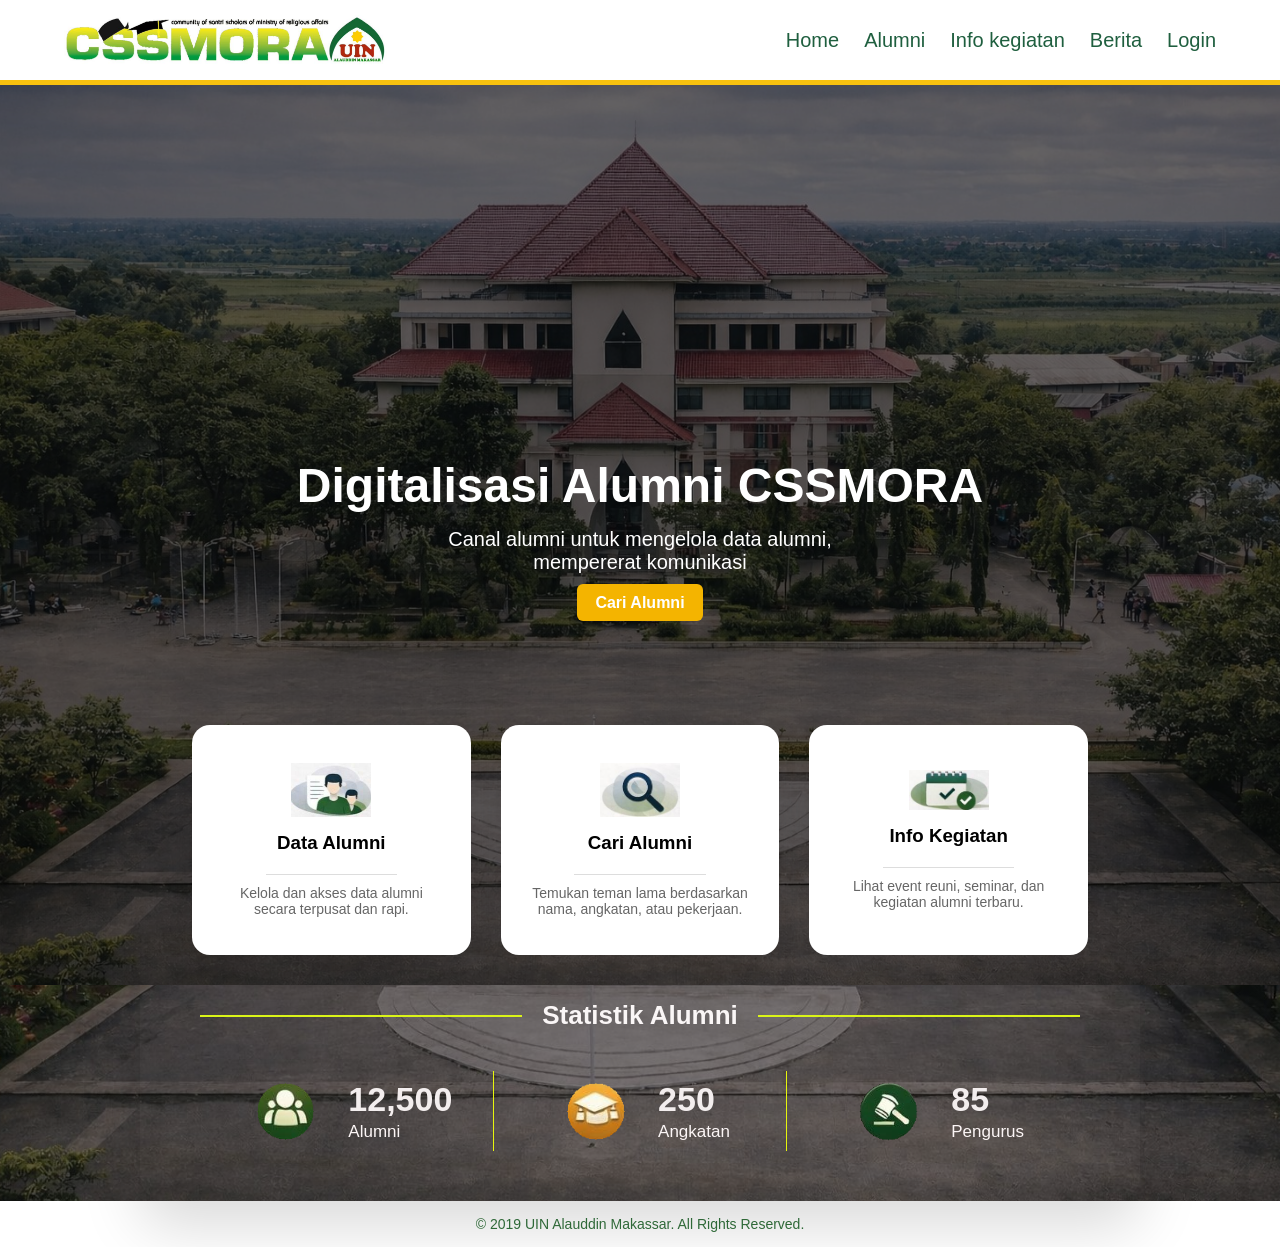
==== home/index.html @ 5efee0fc "first commit" ====
<!DOCTYPE html>
<html lang="id">
<head>
    <meta charset="UTF-8">
    <title>CSSMORA Alumni</title>
    <link rel="stylesheet" href="../home/styles.css">
</head>
<body>

<!-- NAVBAR -->
<header>
    <div class="container nav">
        <img src="cssmora.jpeg" class="logo-img">
        <nav>
            <a href="#">Home</a>
            <a href="#">Alumni</a>
            <a href="#">Info kegiatan</a>
            <a href="#">Berita</a>
            <a href="#" class="login">Login</a>
        </nav>
    </div>
</header>


<!-- HERO SECTION -->
<section class="hero">
    <div class="overlay"></div>
    <div class="hero-content">
        
        <h1>Digitalisasi Alumni CSSMORA</h1>
        <p>Canal alumni untuk mengelola data alumni, <br>mempererat komunikasi </p>
        <div class="btn-group">
            <a href="#" class="btn btn-primary">Cari Alumni</a>
        </div>
    </div>
</section>

<!-- FITUR -->
<!-- FITUR -->
<section class="fitur container">
    <div class="card">
    <img src="orang.jpeg" alt="Data Alumni" class="card-icon">
    <h3>Data Alumni</h3>
    <hr>
    <p>Kelola dan akses data alumni secara terpusat dan rapi.</p>
</div>
<div class="card">
    <img src="cari.jpeg" alt="Cari Alumni" class="card-icon">
    <h3>Cari Alumni</h3>
    <hr>
    <p>Temukan teman lama berdasarkan nama, angkatan, atau pekerjaan.</p>
</div>
<div class="card">
    <img src="info.jpeg" alt="Info Kegiatan" class="card-icon">
    <h3>Info Kegiatan</h3>
    <hr>
    <p>Lihat event reuni, seminar, dan kegiatan alumni terbaru.</p>
</div>

</section>
<!-- STATISTIK -->
<section class="statistik">
    <div class="stat-box">

        <div class="stat-title">
            <div class="garis"></div>
            <h2>Statistik Alumni</h2>
            <div class="garis"></div>
        </div>

        <div class="stat-content">

            <div class="stat-item">
                <div class="stat-icon hijau">
                    <img src="../home/alumni.png">
                </div>
                <div>
                    <h3>12,500</h3>
                    <p>Alumni</p>
                </div>

                <div class="social-media">
    <p>Social Media</p>
    <div class="social-icons">
        <a href="#"><img src="../img/fb.png"></a>
        <a href="#"><img src="../img/ig.png"></a>
        <a href="#"><img src="../img/yt.png"></a>
        <a href="#"><img src="../img/tt.png"></a>
    </div>
</div>
            </div>

            <div class="stat-divider"></div>

            <div class="stat-item">
                <div class="stat-icon emas">
                    <img src="../home/topi.png">
                </div>
                <div>
                    <h3>250</h3>
                    <p>Angkatan</p>
                </div>
            </div>

            <div class="stat-divider"></div>

            <div class="stat-item">
                <div class="stat-icon hijau">
                    <img src="../home/palu.png">
                </div>
                <div>
                    <h3>85</h3>
                    <p>Pengurus</p>
                </div>
            </div>

        </div>

    </div>
</section>


<!-- FOOTER -->
<footer class="footer">
    © 2019 UIN Alauddin Makassar. All Rights Reserved.
</footer>
</body>
</html>
---- home/styles.css ----
/* ================= RESET ================= */
* {
    margin: 0;
    padding: 0;
    box-sizing: border-box;
}

/* ================= BODY ================= */
body {
    font-family: Arial, sans-serif;
    background: #e3e3e3;
}

/* ================= CONTAINER ================= */
.container {
    width: 90%;
    margin: auto;
}

.page-content {
    min-height: 90vh;
    padding: 60px 0;
}

/* ================= NAVBAR ================= */
header {
    background: #ffffff;
    padding: 15px 0;
    border-bottom: 5px solid #f8c20f;
}

.nav {
    display: flex;
    justify-content: space-between;
    align-items: center;
}

.logo-img {
    height: 50px;
    object-fit: contain;
}

nav {
    display: flex;
    gap: 25px;
}

nav a {
    color: #1f5f3f;
    text-decoration: none;
    font-size: 20px;
    font-weight: 500;
    transition: 0.3s;
}

nav a:hover {
    color: #d4af37;
}

/* ================= HERO ================= */
.hero {
    position: relative;
    width: 100%;
    height: 100vh;
    background-image: url('../img/gedung.jpeg');
    background-size: cover;
    background-position: center 10%;
    background-repeat: no-repeat;
    display: flex;
    align-items: center;
    justify-content: center;
    text-align: center;
    color: white;
}

.overlay {
    position: absolute;
    width: 100%;
    height: 100%;
    background: rgba(0,0,0,0.6);
}

.hero-content {
    position: relative;
    z-index: 2;
}
.hero h1 {
    font-size: 48px;
    margin-bottom: 15px;
}

.hero p {
    font-size: 20px;
    margin-bottom: 20px;
}

.btn {
    background: #f4b400;
    padding: 10px 18px;
    border-radius: 6px;
    text-decoration: none;
    color: white;
    font-weight: bold;
    transition: 0.3s;
}

.btn:hover {
    background: #d99a00;
}
/* ================= FITUR ================= */
.fitur {
    position: relative;
    z-index: 5;
    margin-top: -260px;

    display: grid;
    grid-template-columns: repeat(3, 1fr);
    gap: 30px;

    width: 70%;
    margin-left: auto;
    margin-right: auto;
}

.card {
    background: white;
    padding: 30px;
    border-radius: 18px;
    box-shadow: 0 15px 35px rgba(0,0,0,0.1);
    text-align: center;

    display: flex;
    flex-direction: column;
    align-items: center;
    justify-content: center;

    min-height: 230px;
    transition: 0.3s;
}

.card:hover {
    transform: translateY(-5px);
}

.card-icon {
    width: 80px;
    margin-bottom: 15px;
}

.card h3 {
    margin-bottom: 10px;
}

.card hr {
    width: 60%;
    margin: 10px auto;
    border: 0;
    border-top: 1px solid #ddd;
}

.card p {
    color: #666;
    font-size: 14px;
}
/* ================= STATISTIK ================= */
.statistik {
     padding: 0px 20px; 
     display: flex; 
     justify-content: center;
      background: linear-gradient(rgba(0,0,0,0.5), rgba(0,0,0,0.5)),
       url('../img/p.jpeg') center/cover no-repeat; } 
       
.stat-box {
     padding: 45px 60px;
     border-radius: 25px; 
     width: 85%; 
     max-width: 1000px; 
     box-shadow: 0 25px 60px rgba(0,0,0,0.15); 
    } 
    
    /* JUDUL */ 
.stat-title { 
    display: flex; 
    align-items: center; 
    justify-content: center;
     margin-bottom: 35px; gap: 20px; 
} 
.stat-title h2 {
     font-size: 26px; 
     font-weight: 600; 
     color: #faf6f6; 
 } 
 .garis {
     flex: 1; 
     height: 2px; background: #daf418; } 
     
/* CONTENT */ 

.stat-content { 
    display: flex; 
    align-items: center;
     justify-content: space-between; } 
     
/* ITEM STATISTIK */
.stat-item {
    display: flex;
    align-items: center;
    gap: 18px;
    flex: 1;
    justify-content: center;
}

/* ICON */
.stat-icon {
    width: 90px;
    height: 90px;
    border-radius: 50%;
    display: flex;
    align-items: center;
    justify-content: center;
}

.stat-icon img {
    width: 65px;
}

/* ANGKA */
.stat-item h3 {
    font-size: 34px;
    font-weight: 700;
    color: #f3eeee;
    margin-bottom: 3px;
}

/* TEXT */
.stat-item p {
    font-size: 17px;
    color: #fcf6f6;
}

/* GARIS VERTIKAL */
.stat-divider {
    width: 1px;
    height: 80px;
    background: #e6f60d;
}

/* ================= SOCIAL MEDIA  ================= */

.stat-box {
    display: grid;
    position: relative; /* penting supaya social bisa absolute */
}

.social-media {
    display: grid;
    position: absolute;
    left: -450px;
    bottom: 0px;

background: none;
    padding: 0;              /* opsional */
    box-shadow: none;        /* hapus bayangan */
}

.social-media p {
    font-size: 15px;
    margin-bottom: 8px;
    color: #333;
}

.social-icons {
    display: flex;
    gap: 15px;
}

.social-icons img {
    width: 35px;
    height: 35px;
    filter: brightness(0) invert(1);
    position: relative;
    top: -10px;   /* ini yang bikin naik */
}
.social-icons img:hover {
    transform: scale(1.2);
}
/* ================= FOOTER ================= */
.footer {
    background: white;
    color: rgb(51, 114, 61);
    text-align: center;
    padding: 15px 0;
    font-size: 14px;
}
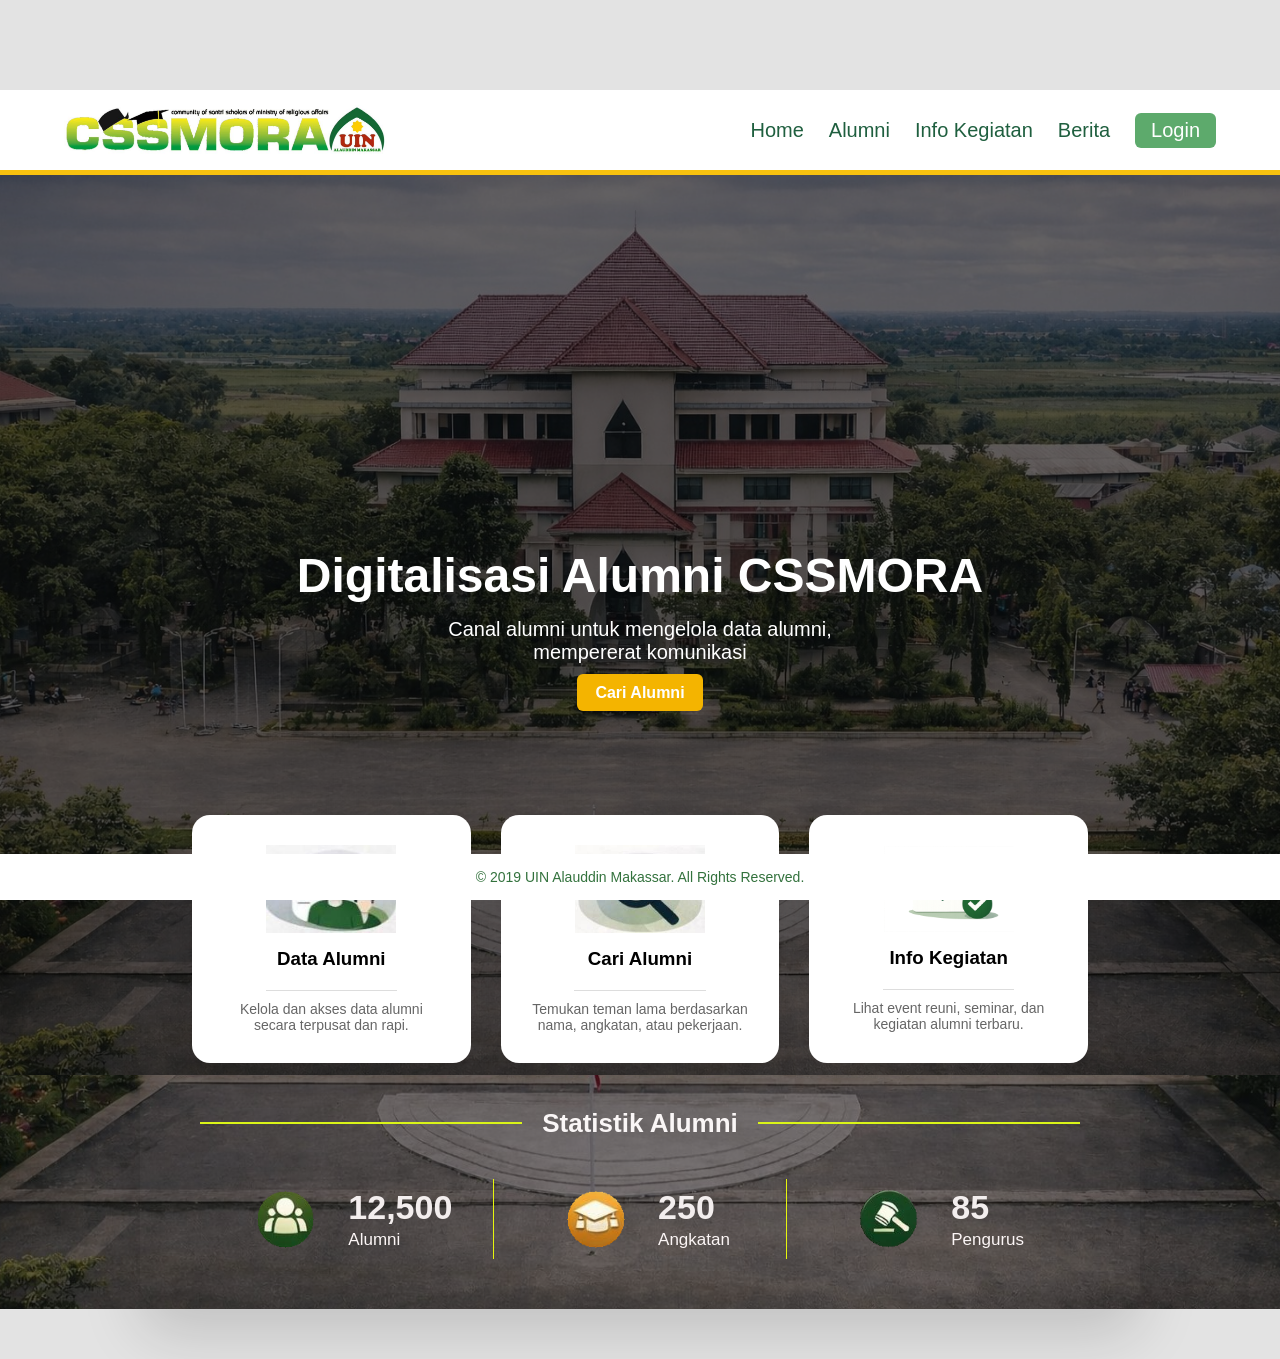
==== commit 9efd16f5: "update tampilan" ====
--- a/home/index.html
+++ b/home/index.html
@@ -12,12 +12,12 @@
     <div class="container nav">
         <img src="cssmora.jpeg" class="logo-img">
         <nav>
-            <a href="#">Home</a>
-            <a href="#">Alumni</a>
-            <a href="#">Info kegiatan</a>
-            <a href="#">Berita</a>
-            <a href="#" class="login">Login</a>
-        </nav>
+    <a href="../home/index.html">Home</a>
+    <a href="../ALUMNI/index.php">Alumni</a>
+     <a href="../INFO/index.php">Info Kegiatan</a>
+    <a href="#">Berita</a>
+    <a href="#" class="login">Login</a>
+</nav>
     </div>
 </header>
 
@@ -51,7 +51,7 @@
     <p>Temukan teman lama berdasarkan nama, angkatan, atau pekerjaan.</p>
 </div>
 <div class="card">
-    <img src="info.jpeg" alt="Info Kegiatan" class="card-icon">
+    <img src="info2.png" alt="Info Kegiatan" class="card-icon">
     <h3>Info Kegiatan</h3>
     <hr>
     <p>Lihat event reuni, seminar, dan kegiatan alumni terbaru.</p>
--- a/home/styles.css
+++ b/home/styles.css
@@ -1,17 +1,20 @@
-/* ================= RESET ================= */
+/* ================= RESET */
 * {
     margin: 0;
     padding: 0;
     box-sizing: border-box;
 }
 
-/* ================= BODY ================= */
+/* BODY  */
 body {
     font-family: Arial, sans-serif;
     background: #e3e3e3;
-}
-
-/* ================= CONTAINER ================= */
+    padding-bottom: 50px;  /* supaya konten tidak ketutup footer */
+    padding-top: 90px; /* supaya hero tidak ketutup navbar */
+}
+
+
+/* CONTAINER */
 .container {
     width: 90%;
     margin: auto;
@@ -27,8 +30,11 @@
     background: #ffffff;
     padding: 15px 0;
     border-bottom: 5px solid #f8c20f;
-}
-
+
+    position: sticky;
+    top: 0;
+    z-index: 9999;
+}
 .nav {
     display: flex;
     justify-content: space-between;
@@ -51,6 +57,22 @@
     font-size: 20px;
     font-weight: 500;
     transition: 0.3s;
+    display: flex;
+    align-items: center;
+}
+
+.login {
+    background: #5daa6c;
+    color: white !important;
+    padding: 6px 16px;
+    border-radius: 6px;
+    display: flex;
+    align-items: center;
+}
+
+.login-btn:hover {
+    background: #144d32;
+    color: white;
 }
 
 nav a:hover {
@@ -143,7 +165,7 @@
 }
 
 .card-icon {
-    width: 80px;
+    width: 130px;
     margin-bottom: 15px;
 }
 
@@ -291,5 +313,10 @@
     text-align: center;
     padding: 15px 0;
     font-size: 14px;
-}
-
+
+    position: fixed;   /* bikin diam */
+    bottom: 0;         /* nempel bawah */
+    left: 0;
+    width: 100%;
+    z-index: 9999;
+}
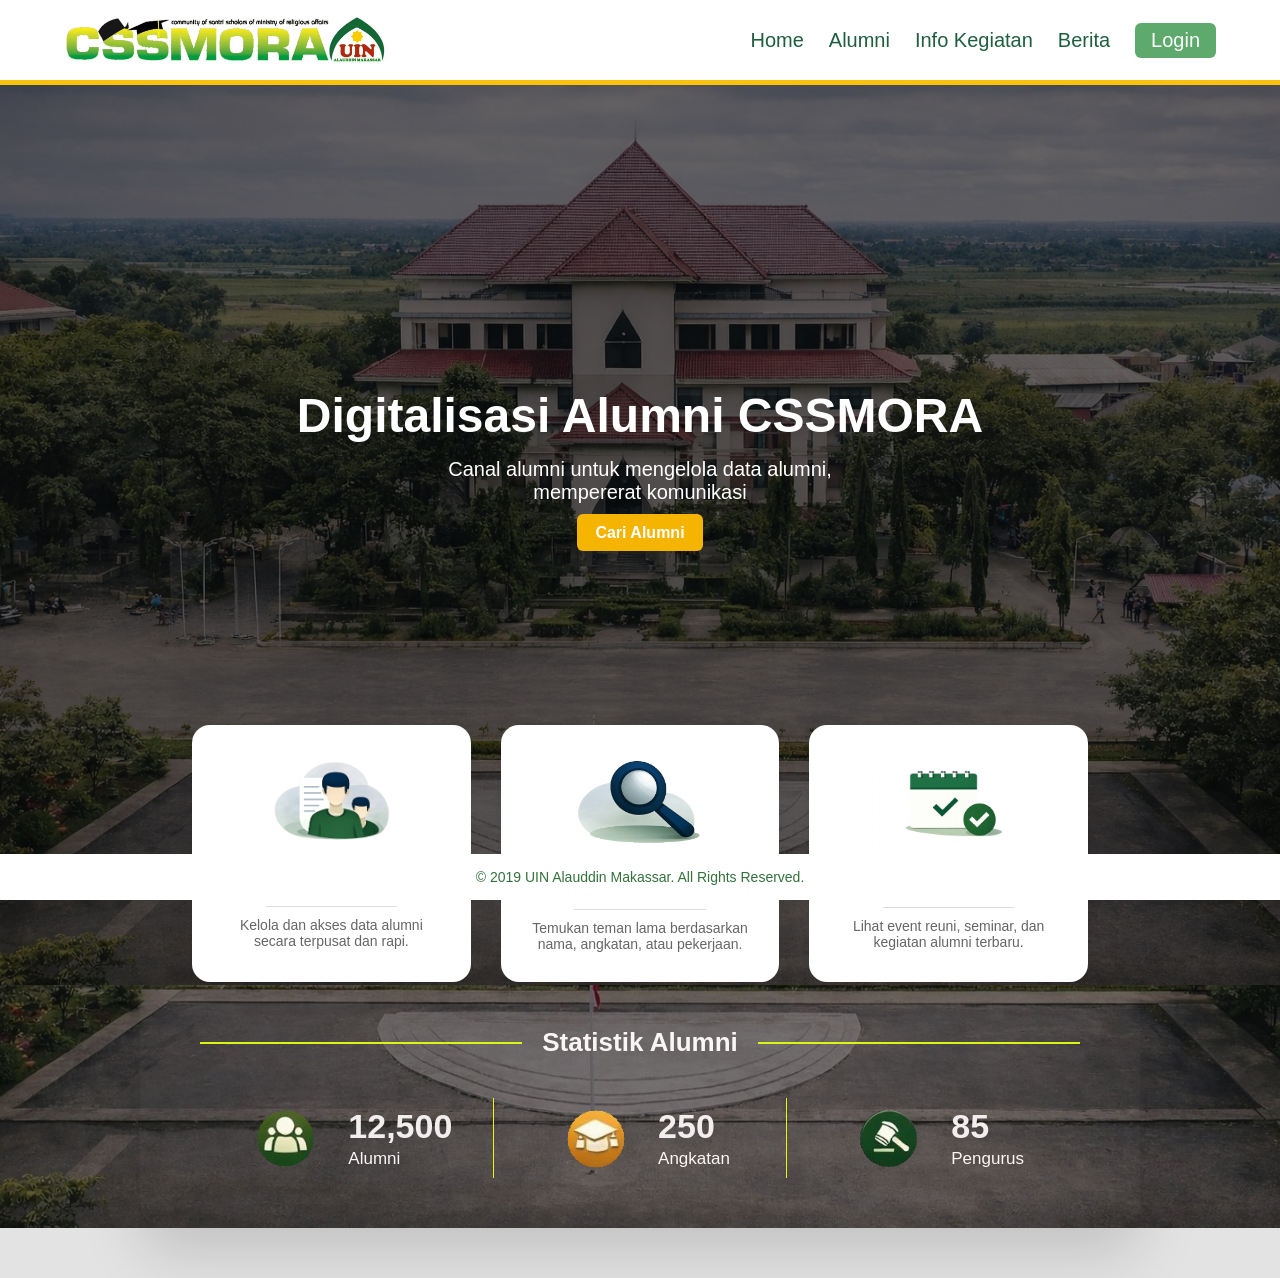
==== commit 140736d9: "update tampilan" ====
--- a/home/index.html
+++ b/home/index.html
@@ -15,8 +15,8 @@
     <a href="../home/index.html">Home</a>
     <a href="../ALUMNI/index.php">Alumni</a>
      <a href="../INFO/index.php">Info Kegiatan</a>
-    <a href="#">Berita</a>
-    <a href="#" class="login">Login</a>
+    <a href="../berita/index.html">Berita</a>
+    <a href="../login/index.php" class="login">Login</a>
 </nav>
     </div>
 </header>
@@ -39,13 +39,13 @@
 <!-- FITUR -->
 <section class="fitur container">
     <div class="card">
-    <img src="orang.jpeg" alt="Data Alumni" class="card-icon">
+    <img src="orang2.png" alt="Data Alumni" class="card-icon">
     <h3>Data Alumni</h3>
     <hr>
     <p>Kelola dan akses data alumni secara terpusat dan rapi.</p>
 </div>
 <div class="card">
-    <img src="cari.jpeg" alt="Cari Alumni" class="card-icon">
+    <img src="cari.png" alt="Cari Alumni" class="card-icon">
     <h3>Cari Alumni</h3>
     <hr>
     <p>Temukan teman lama berdasarkan nama, angkatan, atau pekerjaan.</p>
--- a/home/styles.css
+++ b/home/styles.css
@@ -10,7 +10,6 @@
     font-family: Arial, sans-serif;
     background: #e3e3e3;
     padding-bottom: 50px;  /* supaya konten tidak ketutup footer */
-    padding-top: 90px; /* supaya hero tidak ketutup navbar */
 }
 
 
@@ -105,6 +104,7 @@
 .hero-content {
     position: relative;
     z-index: 2;
+     transform: translateY(-70px); /* naik 50px */
 }
 .hero h1 {
     font-size: 48px;
@@ -129,7 +129,7 @@
 .btn:hover {
     background: #d99a00;
 }
-/* ================= FITUR ================= */
+/* ====FITUR==== */
 .fitur {
     position: relative;
     z-index: 5;
@@ -165,7 +165,7 @@
 }
 
 .card-icon {
-    width: 130px;
+    width: 140px;
     margin-bottom: 15px;
 }
 
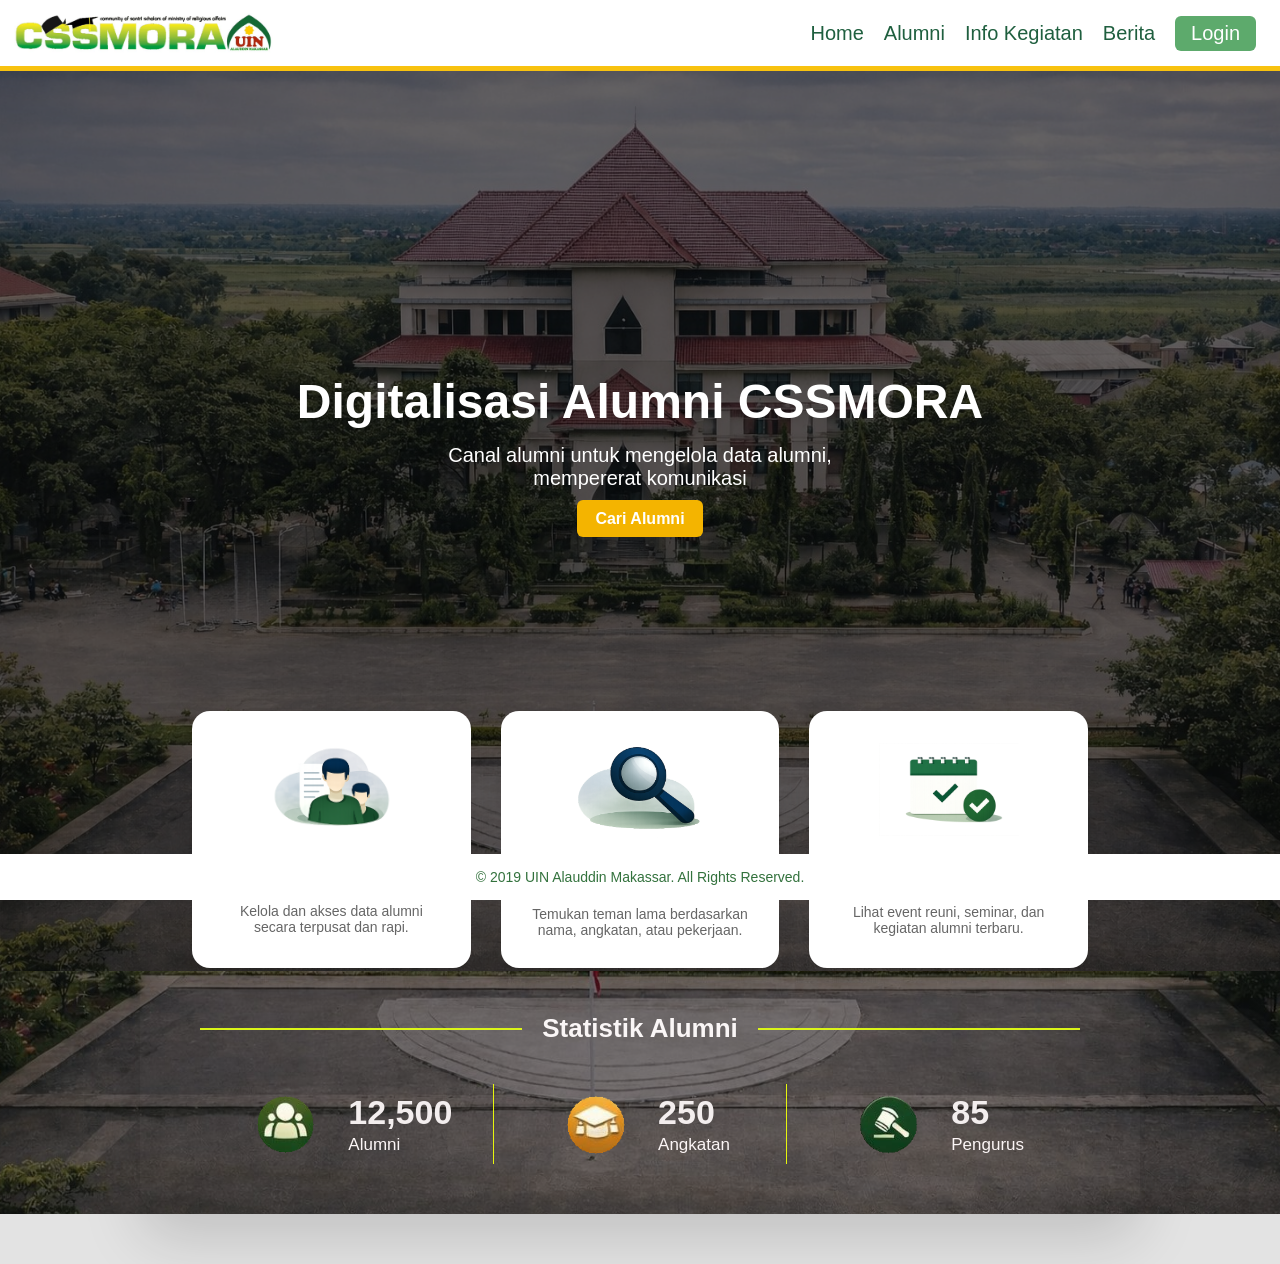
==== commit b2331b33: "update tampilan" ====
--- a/home/index.html
+++ b/home/index.html
@@ -80,12 +80,28 @@
                 </div>
 
                 <div class="social-media">
-    <p>Social Media</p>
+    <h4>Follow Us</h4>
+
     <div class="social-icons">
-        <a href="#"><img src="../img/fb.png"></a>
-        <a href="#"><img src="../img/ig.png"></a>
-        <a href="#"><img src="../img/yt.png"></a>
-        <a href="#"><img src="../img/tt.png"></a>
+        <div class="icon-box">
+            <img src="../img/fb.png">
+            <span>Facebook</span>
+        </div>
+
+        <div class="icon-box">
+            <img src="../img/ig.png">
+            <span>Instagram</span>
+        </div>
+
+        <div class="icon-box">
+            <img src="../img/yt.png">
+            <span>YouTube</span>
+        </div>
+
+        <div class="icon-box">
+            <img src="../img/tt.png">
+            <span>TikTok</span>
+        </div>
     </div>
 </div>
             </div>
--- a/home/styles.css
+++ b/home/styles.css
@@ -27,7 +27,7 @@
 /* ================= NAVBAR ================= */
 header {
     background: #ffffff;
-    padding: 15px 0;
+    padding: 13px 0;
     border-bottom: 5px solid #f8c20f;
 
     position: sticky;
@@ -41,13 +41,15 @@
 }
 
 .logo-img {
-    height: 50px;
+    height: 40px;
     object-fit: contain;
+    margin-left: -50px;
 }
 
 nav {
     display: flex;
-    gap: 25px;
+    gap: 20px;
+    margin-right: -40px;
 }
 
 nav a {
@@ -274,17 +276,51 @@
     position: relative; /* penting supaya social bisa absolute */
 }
 
+
 .social-media {
     display: grid;
     position: absolute;
-    left: -450px;
-    bottom: 0px;
+    left: -400px;
+    bottom: 5px;
 
 background: none;
     padding: 0;              /* opsional */
     box-shadow: none;        /* hapus bayangan */
 }
-
+.social-media h4 {
+    color: white;
+    margin-bottom: 15px;
+    font-size: 18px;
+}
+
+.social-icons {
+    display: flex;
+    gap: 25px;
+}
+
+.icon-box {
+    display: flex;
+    flex-direction: column;
+    align-items: center;
+    cursor: pointer;
+}
+
+.icon-box img {
+    width: 35px;
+    height: 35px;
+    filter: brightness(0) invert(1);
+    margin-bottom: 5px;
+    transition: 0.3s;
+}
+
+.icon-box img:hover {
+    transform: scale(1.2);
+}
+
+.icon-box span {
+    font-size: 13px;
+    color: white;
+}
 .social-media p {
     font-size: 15px;
     margin-bottom: 8px;
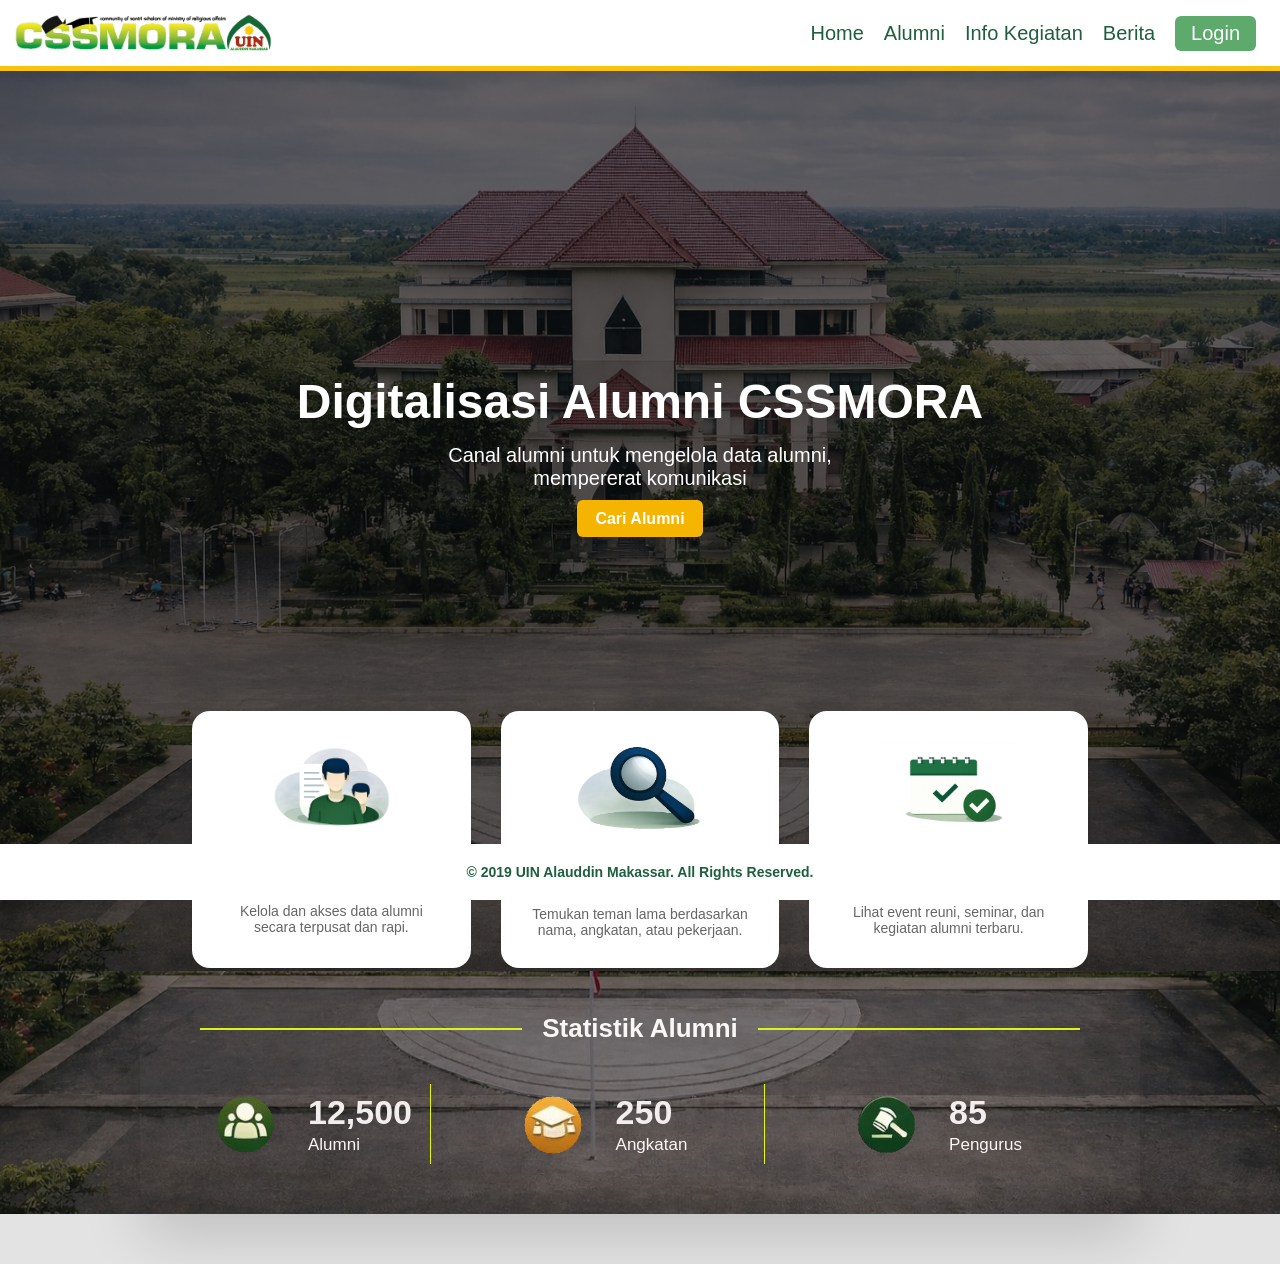
==== commit 3b3506ce: "update pencarian alumni" ====
--- a/home/index.html
+++ b/home/index.html
@@ -4,6 +4,7 @@
     <meta charset="UTF-8">
     <title>CSSMORA Alumni</title>
     <link rel="stylesheet" href="../home/styles.css">
+    
 </head>
 <body>
 
@@ -83,26 +84,33 @@
     <h4>Follow Us</h4>
 
     <div class="social-icons">
+    <a href="https://www.facebook.com/cssmora.nasional" target="_blank" class="icon-link">
         <div class="icon-box">
             <img src="../img/fb.png">
             <span>Facebook</span>
         </div>
+    </a>
 
+    <a href=" https://l.instagram.com/?u=https%3A%2F%2Flinktr.ee%2Fcssmorauinam8%3Futm_source%3Dig%26utm_medium%3Dsocial%26utm_content%3Dlink_in_bio%26fbclid%3DPAZXh0bgNhZW0CMTEAc3J0YwZhcHBfaWQMMjU2MjgxMDQwNTU4AAGn4TyTwmgG8ekVo2SjE6OYF9p08zvt8YLM1NXkhTU0qIxYwUdqmaOFGg0RURk_aem_JEyHV66PhD1UrA0DRbMJJA&e=AT7cuDwrzSRG-_j6G393Bmd4rNdxxm9IVHJuXkDAOnKYhB5HFTtULr18udG-a2jfJtTHElc53EwuaU4K384hiVUGXo43R5MsdH6scipC2Q " target="_blank" class="icon-link">
         <div class="icon-box">
             <img src="../img/ig.png">
             <span>Instagram</span>
         </div>
+    </a>
 
+    <a href="http://www.youtube.com/@cssmorauinam" target="_blank" class="icon-link">
         <div class="icon-box">
             <img src="../img/yt.png">
             <span>YouTube</span>
         </div>
+    </a>
 
+    <a href="https://www.tiktok.com/@cssmorauinam?is_from_webapp=1&sender_device=pc" target="_blank" class="icon-link">
         <div class="icon-box">
             <img src="../img/tt.png">
             <span>TikTok</span>
         </div>
-    </div>
+    </a>
 </div>
             </div>
 
@@ -136,6 +144,7 @@
 </section>
 
 
+
 <!-- FOOTER -->
 <footer class="footer">
     © 2019 UIN Alauddin Makassar. All Rights Reserved.
--- a/home/styles.css
+++ b/home/styles.css
@@ -344,15 +344,22 @@
 }
 /* ================= FOOTER ================= */
 .footer {
-    background: white;
-    color: rgb(51, 114, 61);
+    background: #ffffff; /* Menggunakan HEX solid agar pasti tidak transparan */
+    color: #1f5f3f;      /* Warna teks hijau tua yang tegas */
     text-align: center;
-    padding: 15px 0;
+    padding: 20px 0;     /* Sedikit lebih tebal ukurannya */
     font-size: 14px;
-
-    position: fixed;   /* bikin diam */
-    bottom: 0;         /* nempel bawah */
+    font-weight: bold;   /* Menebalkan tulisan di footer */
+
+    position: fixed;
+    bottom: 0;
     left: 0;
     width: 100%;
     z-index: 9999;
-}+}
+
+
+
+
+
+
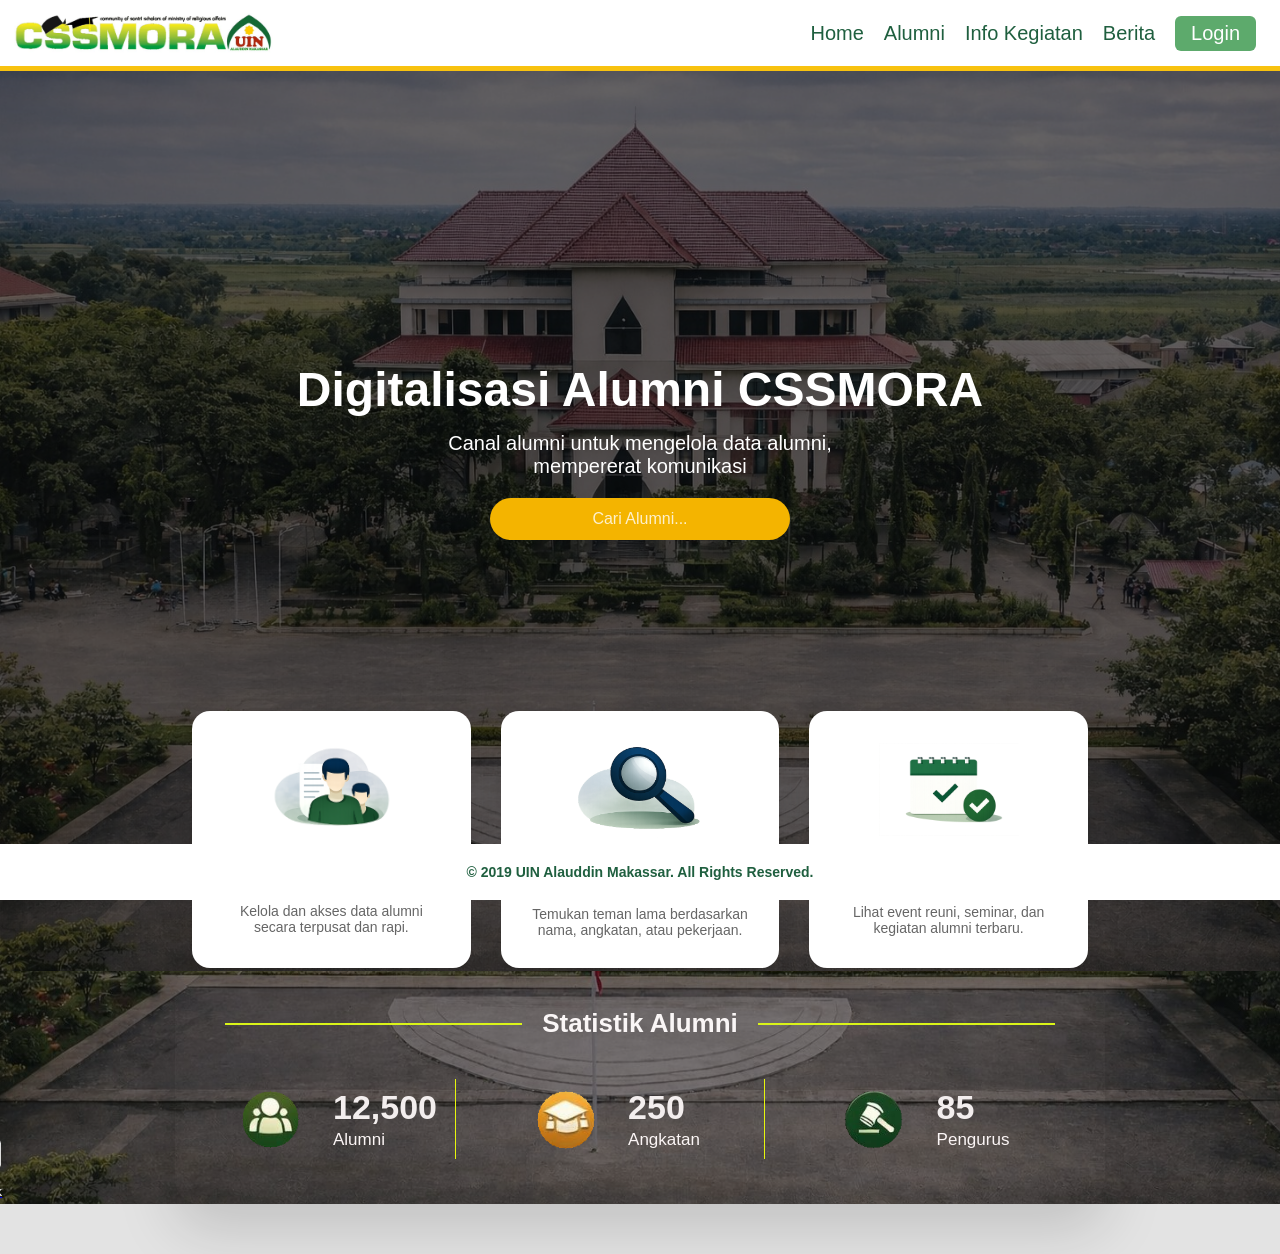
==== commit 4e304e2c: "up" ====
--- a/home/index.html
+++ b/home/index.html
@@ -30,13 +30,13 @@
         
         <h1>Digitalisasi Alumni CSSMORA</h1>
         <p>Canal alumni untuk mengelola data alumni, <br>mempererat komunikasi </p>
-        <div class="btn-group">
-            <a href="#" class="btn btn-primary">Cari Alumni</a>
+        
+        <form action="../ALUMNI/index.php" method="GET" class="form-hero-kuning">
+            <input type="text" name="cari" placeholder="Cari Alumni..." class="input-cari-kuning">
+            <button type="submit" style="display:none;"></button>
+        </form>
         </div>
-    </div>
 </section>
-
-<!-- FITUR -->
 <!-- FITUR -->
 <section class="fitur container">
     <div class="card">
--- a/home/styles.css
+++ b/home/styles.css
@@ -195,9 +195,9 @@
        url('../img/p.jpeg') center/cover no-repeat; } 
        
 .stat-box {
-     padding: 45px 60px;
+     padding: 40px 50px;
      border-radius: 25px; 
-     width: 85%; 
+     width: 75%; 
      max-width: 1000px; 
      box-shadow: 0 25px 60px rgba(0,0,0,0.15); 
     } 
@@ -295,7 +295,7 @@
 
 .social-icons {
     display: flex;
-    gap: 25px;
+    gap: 20px;
 }
 
 .icon-box {
@@ -329,12 +329,12 @@
 
 .social-icons {
     display: flex;
-    gap: 15px;
+    gap: 8px;
 }
 
 .social-icons img {
-    width: 35px;
-    height: 35px;
+    width: 30x;
+    height: 30px;
     filter: brightness(0) invert(1);
     position: relative;
     top: -10px;   /* ini yang bikin naik */
@@ -360,6 +360,37 @@
 
 
 
-
-
-
+.form-hero-kuning {
+    display: flex;
+    justify-content: center;
+    margin-top: 20px;
+}
+
+.input-cari-kuning {
+    background-color: #f4b400; /* Warna kuning CSSMoRA */
+    color: white;              /* Warna teks saat mengetik */
+    padding: 12px 35px;
+    border-radius: 30px;       /* Lonjong sempurna */
+    border: none;
+    width: 300px;              /* Lebar kotak */
+    text-align: center;        /* Teks placeholder di tengah */
+    font-weight: bold;
+    font-size: 16px;
+    outline: none;             /* Menghilangkan garis biru saat diklik */
+    transition: 0.3s;
+    cursor: text;
+}
+
+/* Mengubah warna tulisan "Cari Alumni di sini..." jadi putih transparan */
+.input-cari-kuning::placeholder {
+    color: rgba(255, 255, 255, 0.8);
+    font-weight: normal;
+}
+
+.input-cari-kuning:focus {
+    background-color: #d4a017; /* Sedikit gelap saat diklik */
+    width: 400px;              /* Memanjang sedikit saat user mulai mengetik */
+    box-shadow: 0 4px 15px rgba(0,0,0,0.3);
+}
+
+
